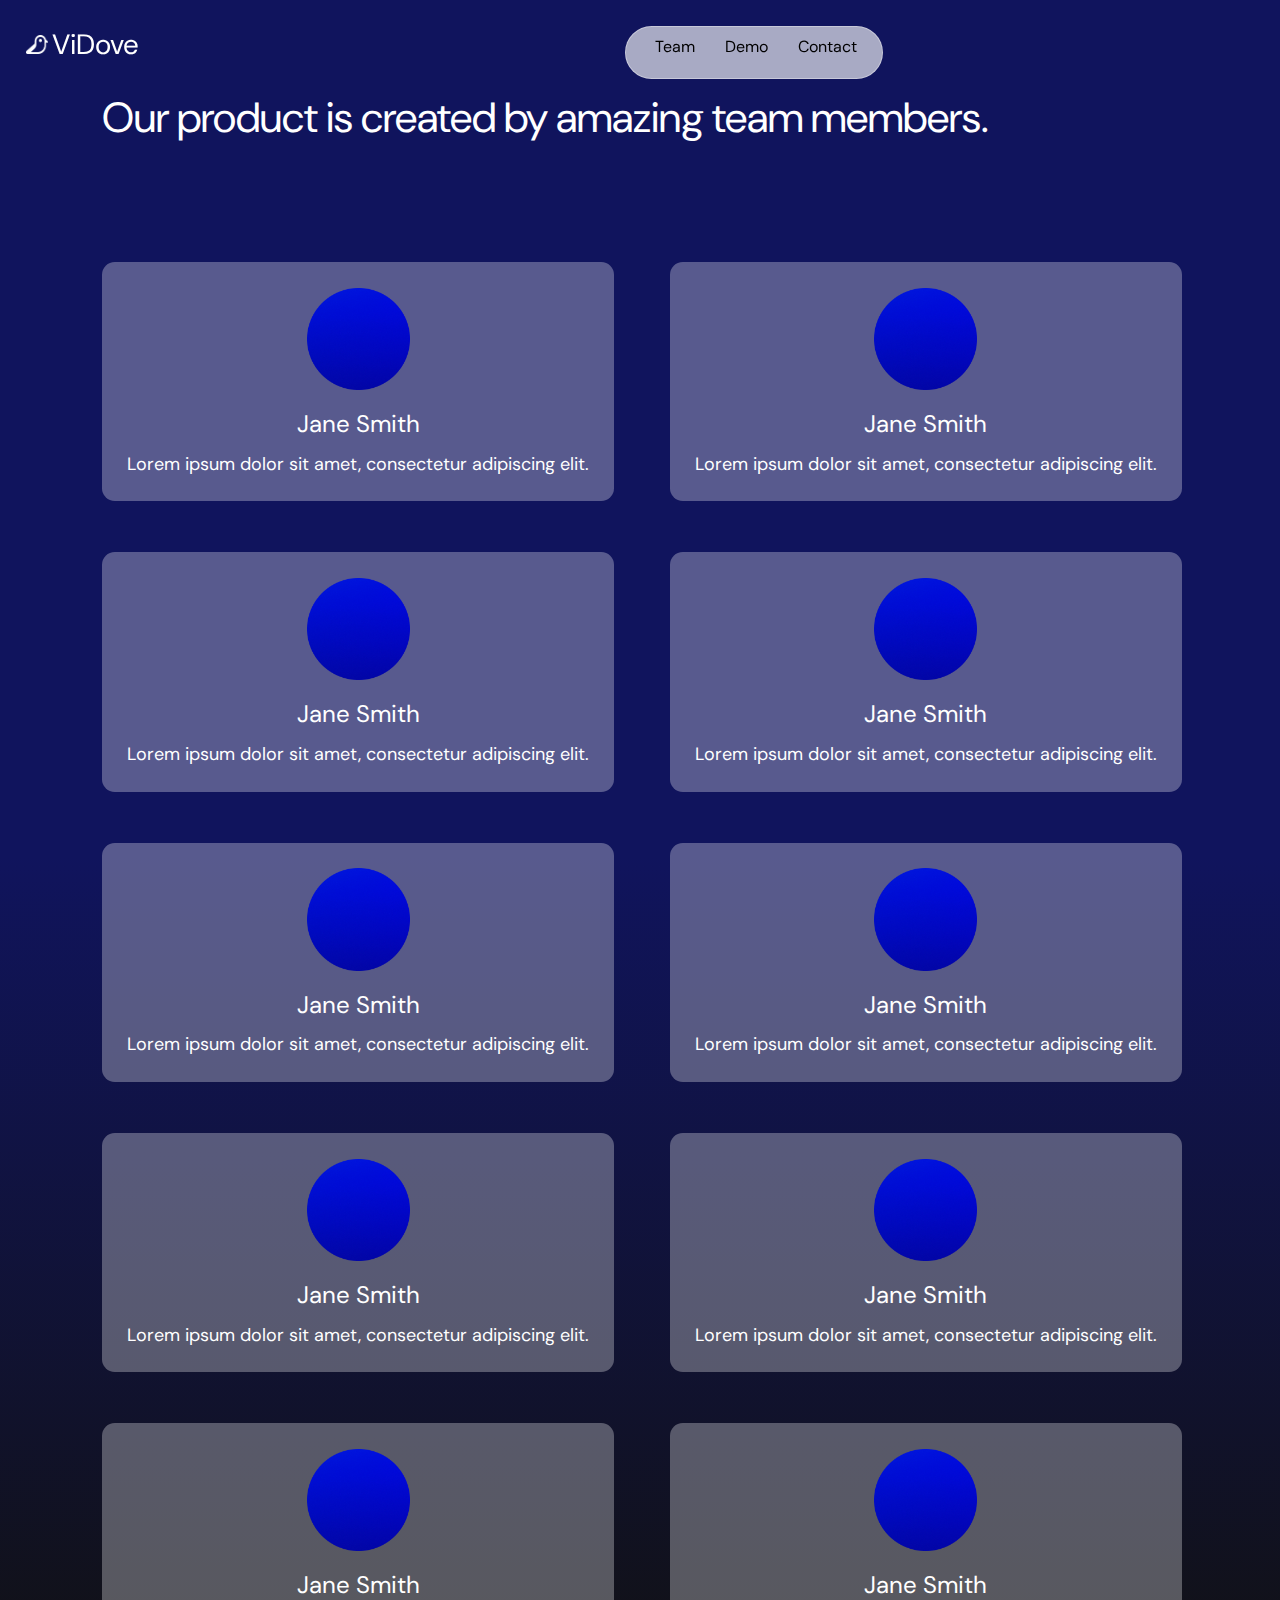
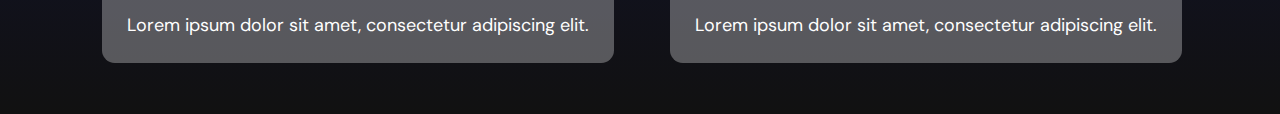
==== team.html @ d363215b "init" ====
<!DOCTYPE html>
<html alt="ViDove">
    <head>
        <link rel="stylesheet" href="https://fonts.googleapis.com/css?family=DM+Sans">
        <link rel="stylesheet" href="team.css">
        <link rel="stylesheet" href="style.css">
    </head>
    <body style="background-color: #111111;background-image: linear-gradient(to bottom, #10145D, #10145D, #111111);">

        <div id="topnav">
            <img class="topnavlogo" src="vidovelogo_white.png">
            <a class="topnavtitle" href="index.html" style="text-decoration: none; color:white;">ViDove</a>
            <div id="topnavoptionbar">
                <a class="topnavoptions" href="team.html" style="text-decoration: none; color:black;">Team</a>
                <!-- // need the actual demo link -->
                <a class="topnavoptions" href="demo.html" style="text-decoration: none; color:black;">Demo</a>
                <!-- // need the actual email address -->
                <a class="topnavoptions" href="mailto:someone@example.com" style="text-decoration: none; color:black;">Contact</a>
            </div>  
        </div>

        <div id="teamtitle">Our product is created by amazing team members.</div>

        <div class="teammembertiles">

            <div class="teammembertile">
                <img class="teammemberpic" src="tempimage3.png">
                <div class="teammembername">Jane Smith</div>
                <div class="teammemberbio">Lorem ipsum dolor sit amet, consectetur adipiscing elit.</div>
            </div>

            <div class="teammembertile">
                <img class="teammemberpic" src="tempimage3.png">
                <div class="teammembername">Jane Smith</div>
                <div class="teammemberbio">Lorem ipsum dolor sit amet, consectetur adipiscing elit.</div>
            </div>

            <div class="teammembertile">
                <img class="teammemberpic" src="tempimage3.png">
                <div class="teammembername">Jane Smith</div>
                <div class="teammemberbio">Lorem ipsum dolor sit amet, consectetur adipiscing elit.</div>
            </div>

            <div class="teammembertile">
                <img class="teammemberpic" src="tempimage3.png">
                <div class="teammembername">Jane Smith</div>
                <div class="teammemberbio">Lorem ipsum dolor sit amet, consectetur adipiscing elit.</div>
            </div>

            <div class="teammembertile">
                <img class="teammemberpic" src="tempimage3.png">
                <div class="teammembername">Jane Smith</div>
                <div class="teammemberbio">Lorem ipsum dolor sit amet, consectetur adipiscing elit.</div>
            </div>

            <div class="teammembertile">
                <img class="teammemberpic" src="tempimage3.png">
                <div class="teammembername">Jane Smith</div>
                <div class="teammemberbio">Lorem ipsum dolor sit amet, consectetur adipiscing elit.</div>
            </div>

            <div class="teammembertile">
                <img class="teammemberpic" src="tempimage3.png">
                <div class="teammembername">Jane Smith</div>
                <div class="teammemberbio">Lorem ipsum dolor sit amet, consectetur adipiscing elit.</div>
            </div>

            <div class="teammembertile">
                <img class="teammemberpic" src="tempimage3.png">
                <div class="teammembername">Jane Smith</div>
                <div class="teammemberbio">Lorem ipsum dolor sit amet, consectetur adipiscing elit.</div>
            </div>

            <div class="teammembertile">
                <img class="teammemberpic" src="tempimage3.png">
                <div class="teammembername">Jane Smith</div>
                <div class="teammemberbio">Lorem ipsum dolor sit amet, consectetur adipiscing elit.</div>
            </div>

            <div class="teammembertile">
                <img class="teammemberpic" src="tempimage3.png">
                <div class="teammembername">Jane Smith</div>
                <div class="teammemberbio">Lorem ipsum dolor sit amet, consectetur adipiscing elit.</div>
            </div>

        </div>
            
            
    </body>
</html>
---- team.css ----
html{
    color: white;
    margin: 0;
    font-family: 'DM Sans', Helvetica, sans-serif;
}
body{
    margin: 0;
}

@media screen and (max-device-width: 700px) {
    #teamtitle{
        font-size: 42px;
        min-height: 100px;
        margin-left: 8vw;
        margin-top: 10vh;
        margin-bottom: 8vh;
        width: 80vw;
    }
    .teammembertiles{
        margin-left: 8vw;
    }
    .teammembertile{
        width: 40vw;
        margin-right: 4vw;
        margin-bottom: 4vw;
        background-color: rgba(255, 255, 255, 0.3);
        border-radius: 1vw;
        display: inline-block;
    }
    .teammemberpic{
        width: 8vw;
        margin-left: 16vw;
        margin-top: 2vw;
    }
    .teammembername{
        text-align: center;
        font-size: 24px;
        margin-bottom: 1vw;
        margin-top: 1vw;
    }
    .teammemberbio{
        text-align: center;
        font-size: 18px;
        margin-bottom: 2vw;
    }
}



@media only screen and (min-device-width: 700px) and (max-device-width: 1300px) {
    #teamtitle{
        font-size: 42px;
        min-height: 100px;
        margin-left: 8vw;
        margin-top: 10vh;
        margin-bottom: 8vh;
        width: 80vw;
    }
    .teammembertiles{
        margin-left: 8vw;
    }
    .teammembertile{
        width: 40vw;
        margin-right: 4vw;
        margin-bottom: 4vw;
        background-color: rgba(255, 255, 255, 0.3);
        border-radius: 1vw;
        display: inline-block;
    }
    .teammemberpic{
        width: 8vw;
        margin-left: 16vw;
        margin-top: 2vw;
    }
    .teammembername{
        text-align: center;
        font-size: 24px;
        margin-bottom: 1vw;
        margin-top: 1vw;
    }
    .teammemberbio{
        text-align: center;
        font-size: 18px;
        margin-bottom: 2vw;
    }
}



@media screen and (min-device-width: 1300px) {
    #teamtitle{
        font-size: 42px;
        min-height: 100px;
        margin-left: 8vw;
        margin-top: 26vh;
        margin-bottom: 8vh;
    }
    .teammembertiles{
        margin-left: 8vw;
    }
    .teammembertile{
        width: 40vw;
        margin-right: 4vw;
        margin-bottom: 4vw;
        background-color: rgba(255, 255, 255, 0.3);
        border-radius: 1vw;
        display: inline-block;
    }
    .teammemberpic{
        width: 6vw;
        margin-left: 17vw;
        margin-top: 1vw;
    }
    .teammembername{
        text-align: center;
        font-size: 24px;
    }
    .teammemberbio{
        text-align: center;
        font-size: 18px;
        margin-bottom: 1vw;
    }
}
---- style.css ----
html{
            color: white;
            margin: 0;
            font-family: 'DM Sans', Helvetica, sans-serif;
/*            background-image: linear-gradient(to bottom, #10145D, #10145D, #111111);*/
        }
        body{
            margin: 0;
        }

        @media screen and (max-device-width: 700px) {
            #topnav{
                z-index: 2;
                position: fixed;
                top:2vw;
                left: 2vw;
            }
            .topnavtitle{
                font-size: 30px;
                margin-right: 30vw;
            }
            .topnavlogo{
                width: 28px;
            }
            #topnavoptionbar{
                float: right;
                background: rgba(255, 255, 255, 0.64);
                border-radius: 2vw;
                height: 2vw;
                right: 2vw;
                left: 2vw;
                padding-left: 3vw;
                padding-bottom: 2vw;
                color: black;
                backdrop-filter: blur(4.5px);
                border: 1px solid rgba(255, 255, 255, 0.36);
            }
            .topnavoptions{
                font-size: 20px;
                display: inline-block;
                margin-right: 3vw;
                margin-top: 0.7vw;
            }
            #hphero{
                z-index: -1;
                position: fixed;
                min-height: 400px;
                margin-left: 10vw;
                top: 10vh;
                width: 80vw;
                text-align: center;
            }
            .hpstorycolumn{
                display: none;
            }
            .hpcta{
                border-radius: 5vw;
                padding: 5px;
                width: 200px;
                border: solid 1px;
                text-align: center;
                background-color: white;
                font-size: 30px;
                color: #10145D;
                margin: auto;
            }
            #hpheroimage_desktop{
                display: none;
            }
            #hpheroimage_tabloid{
                position: fixed;
                width: 100vw;
                top: 0;
                z-index: -4;
                display: none;
            }
            #hpheroimage_mobile{
                position: fixed;
                width: 100vw;
                top: 0;
                z-index: -4;
            }
            #hpheroimage_mobile_end{
                position: fixed;
                width: 100vw;
                top: 0;
                z-index: -5;
            }
            #hpherotagline{
                font-size: 60px;
                margin-bottom: 3vw;
            }
            .hpbodycopy{
                font-size: 28px;
                margin-bottom: 4vw;
            }
            #hpcontent{
                margin-top: 77vh;
                background-color: #10145D;
                background-image: linear-gradient(to bottom, #10145D, #111111);
            }
            #hpmission{
                text-align: center;
                font-size: 42px;
                width: 84vw;
                margin: auto;
                padding-top: 12vw;
                padding-bottom: 12vw;
            }
            .hpstorytitle{
                text-align: left;
                font-size: 28px;
                margin-bottom: 1.5vw;
                margin-left: 5vw;
             }
            .hpstorybody{
                text-align: left;
                font-size: 16px;
                margin-left: 5vw;
                margin-right: 5vw;
            }
            .comparison{
                margin-left: 5vw;
                font-size: 26px;
/*                margin-bottom: 20px;*/
            }
            .comparison1{
                width: 25vw;
                display: inline-block;
            }
            .comparison2{
                width: 10vw;
                display: inline-block;
            }
            .comparison3{
                width: 20vw;
                display: inline-block;
            }
            .comparison4{
/*                width: 10vw;*/
                display: inline-block;
            }
            #hpplaceholder{
                height: 60vh;
            }
            #hpcontact{
                z-index: -1;
                position: fixed;
                min-height: 400px;
                margin-left: 10vw;
                top: 75vh;
                width: 80vw;
                text-align: center;
            }
            .grid-container {
              display: grid;
              grid-template-columns: auto;
              padding: 10px;
              gap: 1vw;
              margin-left: 8vw;
              margin-right: 8vw;
            }
            .grid-container > div {
                background-color: rgba(255, 255, 255, 0.8);
                text-align: center;
                padding: 20px 0;
                font-size: 30px;
                border-radius: 1vw;
                background: rgba(255, 255, 255, 0.15);
                box-shadow: 0 4px 30px rgba(0, 0, 0, 0.1);
                backdrop-filter: blur(5px);
                -webkit-backdrop-filter: blur(5px);
                border: 1px solid rgba(255, 255, 255, 0.3);
            }
            .item1 {
                width: 80vw;
                margin: auto;
                margin-bottom: 20px;
            }
            .item2 {
                width: 80vw;
                margin: auto;
                margin-bottom: 20px;
            }
            .item3 {
                width: 80vw;
                margin: auto;
                margin-bottom: 20px;
            }
            .item4 {
                width: 80vw;
                margin: auto;
                margin-bottom: 20px;
            }
            .item5 {
                width: 80vw;
                margin: auto;
                margin-bottom: 20px;
            }
            .item6 {
                width: 80vw;
                margin: auto;
                margin-bottom: 20px;
            }
            .hphowdif{
                margin-top: 10vw; 
                margin-left: 5vw;
            }
        }




        @media only screen and (min-device-width: 700px) and (max-device-width: 1300px) {
            #topnav{
                z-index: 2;
                position: fixed;
                top:2vw;
                left: 2vw;
            }
            .topnavtitle{
                font-size: 28px;
                margin-right: 38vw;
            }
            .topnavlogo{
                width: 22px;
            }
            #topnavoptionbar{
                float: right;
                background: rgba(255, 255, 255, 0.64);
                border-radius: 4vw;
                height: 2vw;
                padding-left: 2.3vw;
                padding-bottom: 2vw;
                color: black;
                backdrop-filter: blur(4.5px);
                border: 1px solid rgba(255, 255, 255, 0.36);
            }
            .topnavoptions{
                font-size: 16px;
                display: inline-block;
                margin-right: 2vw;
                margin-top: 0.7vw;
            }
            #hphero{
                z-index: -1;
                position: fixed;
                min-height: 400px;
                margin-left: 8vw;
                top: 14vh;
                width: 50vw;
                height: 35vw;
            }
            .hpstorycolumn{
                display: none;
            }
            .hphowdif{
                margin-top: 10vw; 
                margin-left: 5vw;
            }
            .hpcta{
                border-radius: 2vw;
                padding: 5px;
                width: 140px;
                border: solid 1px;
                text-align: center;
                background-color: white;
                font-size: 20px;
                color: #10145D;
            }
            img{
                width: 50vw;
            }
            #hpheroimage_desktop{
                position: fixed;
                width: 100vw;
                top: 0;
                z-index: -3;
                display: none;
            }
            #hpheroimage_tabloid{
                position: fixed;
                width: 100vw;
                top: 0;
                z-index: -3;
            }
            #hpheroimage_mobile{
                position: fixed;
                width: 100vw;
                top: 0;
                z-index: -4;
                display: none;
            }
            #hpheroimage_mobile_end{
                position: fixed;
                width: 100vw;
                top: 0;
                z-index: -5;
                display: none;
            }
            #hpherotagline{
                font-size: 42px;
                margin-bottom: 2vw;
            }
            .hpbodycopy{
                font-size: 16px;
                margin-bottom: 2vw;
            }
            #hpcontent{
                margin-top: 80vh;
                background-color: #10145D;
                background-image: linear-gradient(to bottom, #10145D, #111111);
            }
            #hpmission{
                text-align: center;
                font-size: 36px;
                width: 70vw;
                margin: auto;
                padding-top: 8vw;
                padding-bottom: 8vw;
            }
            .hpstorytitle{
                text-align: left;
                font-size: 28px;
                margin-bottom: 1.5vw;
                margin-left: 4vw;
             }
            .hpstorybody{
                text-align: left;
                font-size: 16px;
                margin-left: 4vw;
                margin-right: 4vw;
            }
            .comparison{
                margin-left: 4vw;
                font-size: 16px;
            }
            .comparison1{
                width: 24vw;
                display: inline-block;
            }
            .comparison2{
                width: 10vw;
                display: inline-block;
            }
            .comparison3{
                width: 18vw;
                display: inline-block;
            }
            .comparison4{
/*                width: 10vw;*/
                display: inline-block;
            }
            .grid-container {
              display: grid;
              grid-template-columns: auto auto auto;
              padding: 10px;
              gap: 1vw;
              margin-left: 8vw;
              margin-right: 8vw;
            }
            .grid-container > div {
                background-color: rgba(255, 255, 255, 0.8);
                text-align: center;
                padding: 20px 0;
                font-size: 30px;
                border-radius: 1vw;
                background: rgba(255, 255, 255, 0.15);
                box-shadow: 0 4px 30px rgba(0, 0, 0, 0.1);
                backdrop-filter: blur(5px);
                -webkit-backdrop-filter: blur(5px);
                border: 1px solid rgba(255, 255, 255, 0.3);
            }
            .item1 {
              grid-column-start: 1;
              grid-column-end: 3;
            }
            .item4 {
              grid-column-start: 2;
              grid-column-end: 4;
            }
            .item5 {
              grid-column-start: 1;
              grid-column-end: 3;
            }
            #hpplaceholder{
                height: 100vh;
            }
            #hpcontact{
                z-index: -1;
                position: fixed;
                left: 8vw;
                top: 14vh;
                width: 50vw;
                height: 35vw;
                display: none;
            }
            .hphowdif{
                margin-top: 10vw; 
                height: 36vw;
            }
        }





            @media screen and (min-device-width: 1300px) {
            #topnav{
                z-index: 2;
                position: fixed;
                top:2vw;
                left: 2vw;
                width: 96vw;
            }
            .topnavtitle{
                font-size: 28px;
/*                margin-right: 68vw;*/
            }
            .topnavlogo{
                width: 25px;
            }
            #topnavoptionbar{
                float: right;
                background: rgba(255, 255, 255, 0.64);
                border-radius: 35px;
                height: 35px;
                padding-left: 20px;
                padding-bottom: 10px;
                color: black;
                backdrop-filter: blur(4.5px);
                border: 1px solid rgba(255, 255, 255, 0.36);
            }
            .topnavoptions{
                font-size: 16px;
                display: inline-block;
                margin-right: 20px;
                margin-top: 12px;
            }
            #hphero{
                z-index: -1;
                position: fixed;
                min-height: 400px;
                margin-left: 8vw;
                top: 26vh;
                width: 35vw;
                height: 35vw;
            }
            .hpstorycolumn{
                width: 40vw;
                float: left;
/*                height: 40vw;*/
                display: inline-block;
                margin-left: 8vw;
                margin-top: 10vw;
            }
            .hpcta{
                border-radius: 2vw;
                padding: 5px;
                width: 140px;
                border: solid 1px;
                text-align: center;
                background-color: white;
                font-size: 20px;
                color: #10145D;
            }
            img{
                width: 50vw;
            }
            #hpheroimage_desktop{
                position: fixed;
                width: 100vw;
                top: 0;
                z-index: -2;
            }
            #hpheroimage_tabloid{
                position: fixed;
                width: 100vw;
                top: 0;
                z-index: -3;
                display: none;
            }
            #hpheroimage_mobile{
                position: fixed;
                width: 100vw;
                top: 0;
                z-index: -4;
                display: none;
            }
            #hpheroimage_mobile_end{
                position: fixed;
                width: 100vw;
                top: 0;
                z-index: -5;
                display: none;
            }
            #hpherotagline{
                font-size: 54px;
                margin-bottom: 2vw;
            }
            .hpbodycopy{
                font-size: 16px;
                margin-bottom: 2vw;
            }
            #hpcontent{
                margin-top: 95vh;
                background-color: #10145D;
                background-image: linear-gradient(to bottom, #10145D, #111111);
            }
            #hpmission{
                text-align: center;
                font-size: 36px;
                width: 66vw;
                margin: auto;
                padding-top: 8vw;
                padding-bottom: 8vw;
            }
            .hpstorytitle{
                text-align: left;
                font-size: 28px;
                margin-bottom: 1.5vw;
                margin-left: 1.5vw;
             }
            .hpstorybody{
                text-align: left;
                font-size: 16px;
                margin-left: 1.5vw;
                margin-right: 1.5vw;
            }
            .comparison{
                margin-left: 8vw;
                font-size: 18px;
            }
            .comparison1{
                width: 14vw;
                display: inline-block;
            }
            .comparison2{
                width: 6vw;
                display: inline-block;
            }
            .comparison3{
                width: 10vw;
                display: inline-block;
            }
            .comparison4{
                width: 10vw;
                display: inline-block;
            }
            .grid-container {
              display: grid;
              grid-template-columns: auto auto auto;
              padding: 10px;
              gap: 1vw;
              margin-left: 8vw;
              margin-right: 8vw;
            }
            .grid-container > div {
                background-color: rgba(255, 255, 255, 0.8);
                text-align: center;
                padding: 20px 0;
                font-size: 30px;
                border-radius: 1vw;
                background: rgba(255, 255, 255, 0.15);
                box-shadow: 0 4px 30px rgba(0, 0, 0, 0.1);
                backdrop-filter: blur(5px);
                -webkit-backdrop-filter: blur(5px);
                border: 1px solid rgba(255, 255, 255, 0.3);
            }
            .item1 {
              grid-column-start: 1;
              grid-column-end: 3;
            }
            .item4 {
              grid-column-start: 2;
              grid-column-end: 4;
            }
            .item5 {
              grid-column-start: 1;
              grid-column-end: 3;
            }
            #hpplaceholder{
                height: 100vh;
            }
            #hpcontact{
                z-index: -1;
                position: fixed;
                left: 8vw;
                top: 32vh;
                width: 35vw;
                height: 35vw;
                display: none;
            }
            .hphowdif{
                margin-top: 10vw; 
                height: 36vw;
            }
        }
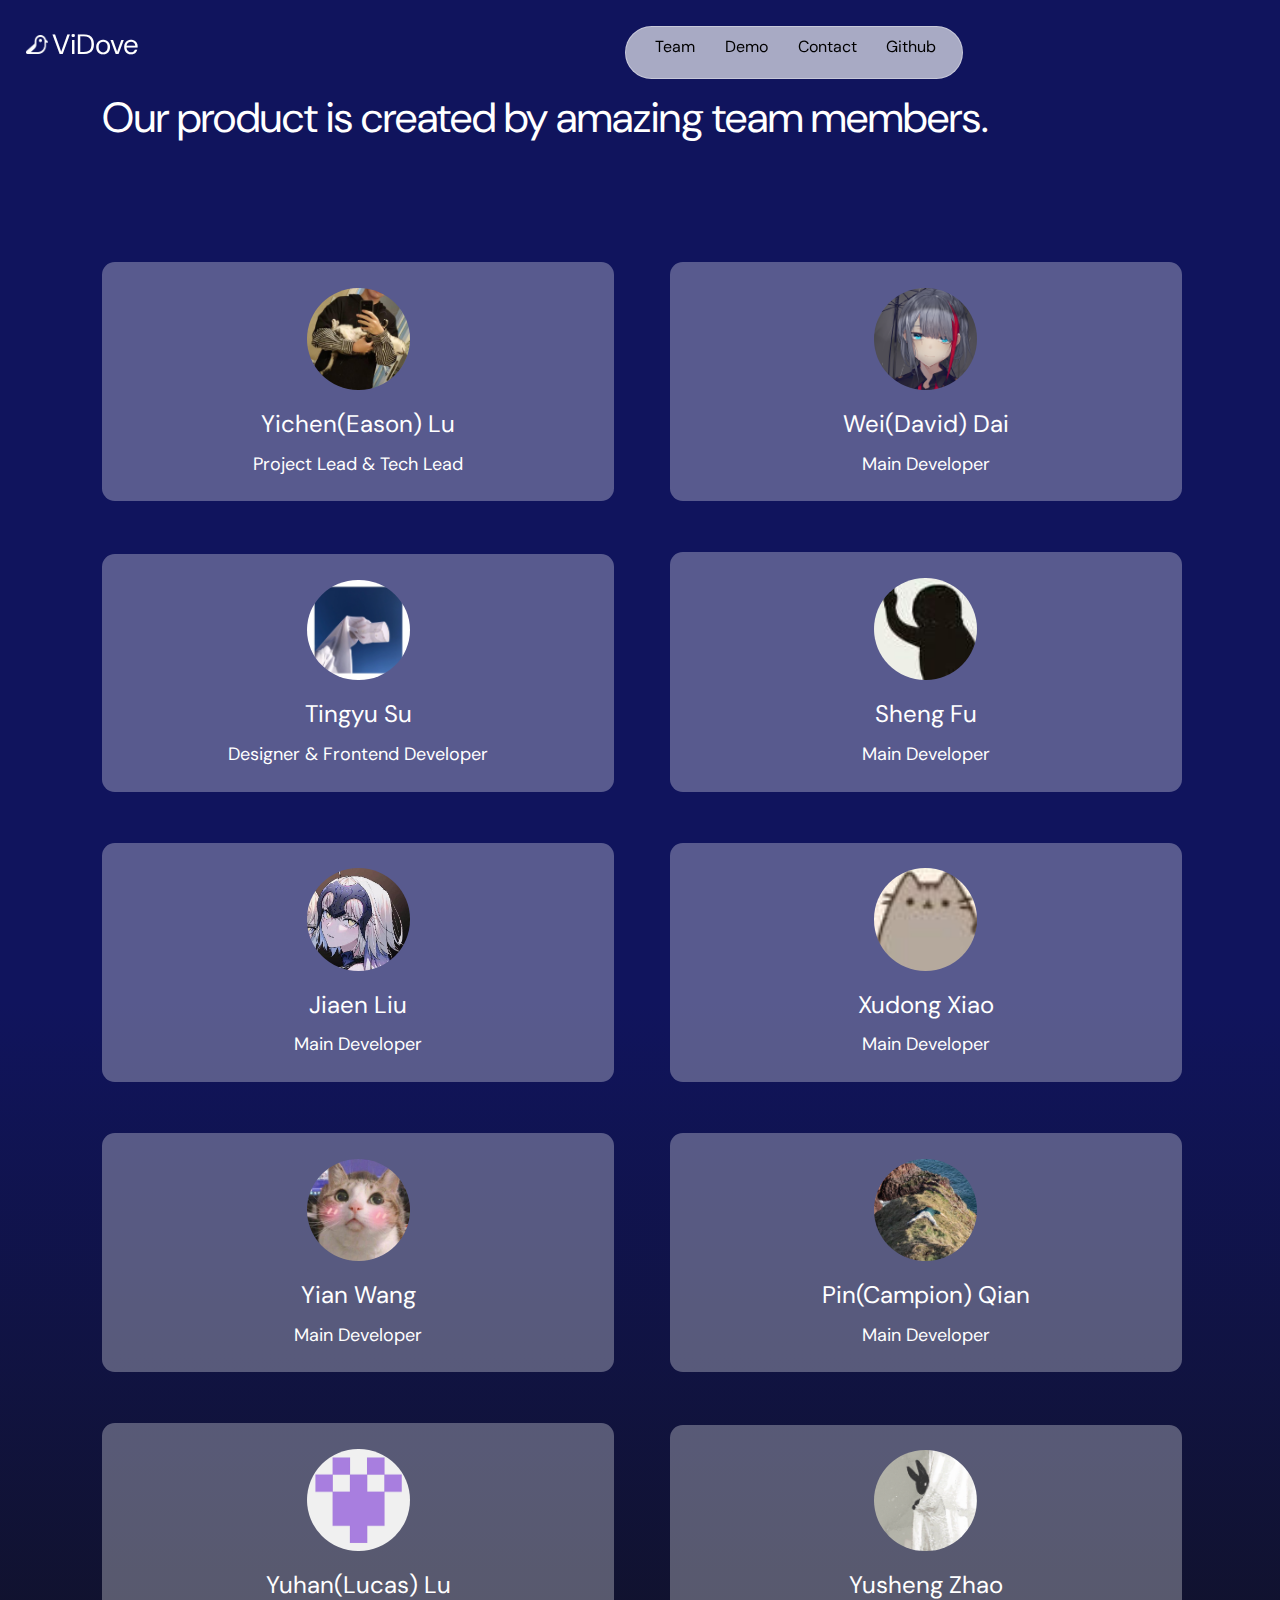
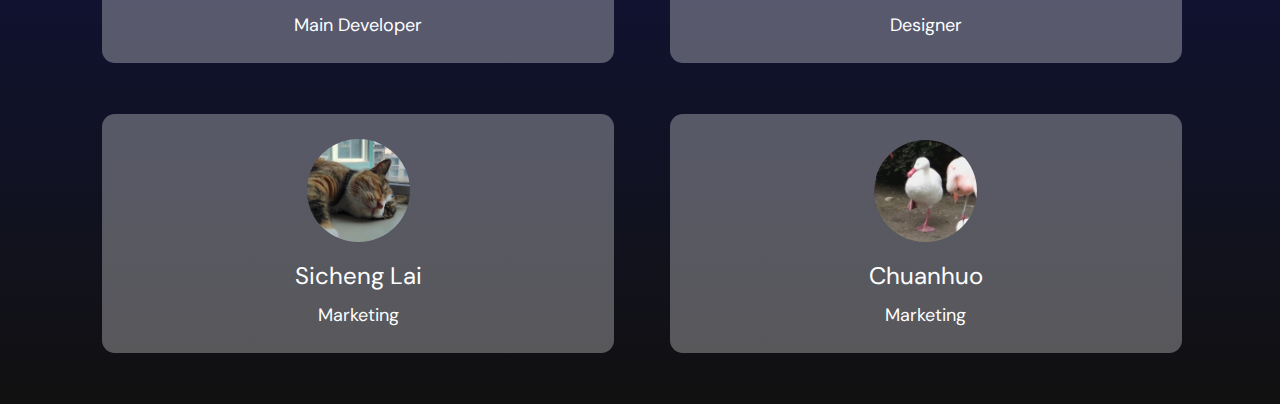
==== commit 3eb4f612: "add team members" ====
--- a/team.html
+++ b/team.html
@@ -13,9 +13,10 @@
             <div id="topnavoptionbar">
                 <a class="topnavoptions" href="team.html" style="text-decoration: none; color:black;">Team</a>
                 <!-- // need the actual demo link -->
-                <a class="topnavoptions" href="demo.html" style="text-decoration: none; color:black;">Demo</a>
+                <a class="topnavoptions" href="https://huggingface.co/spaces/StarPigeon/ViDove" style="text-decoration: none; color:black;">Demo</a>
                 <!-- // need the actual email address -->
-                <a class="topnavoptions" href="mailto:someone@example.com" style="text-decoration: none; color:black;">Contact</a>
+                <a class="topnavoptions" href="mailto:gggzmz@163.com" style="text-decoration: none; color:black;">Contact</a>
+                <a class="topnavoptions" href="https://github.com/pigeonai-org/ViDove" style="text-decoration: none; color:black;">Github</a>
             </div>  
         </div>
 
@@ -24,65 +25,76 @@
         <div class="teammembertiles">
 
             <div class="teammembertile">
-                <img class="teammemberpic" src="tempimage3.png">
-                <div class="teammembername">Jane Smith</div>
-                <div class="teammemberbio">Lorem ipsum dolor sit amet, consectetur adipiscing elit.</div>
+                <a href="https://yichen14.github.io"><img class="teammemberpic" src="assets/members/Eason.jpeg"></a>
+                <div class="teammembername">Yichen(Eason) Lu</div>
+                <div class="teammemberbio">Project Lead & Tech Lead</div>
             </div>
 
             <div class="teammembertile">
-                <img class="teammemberpic" src="tempimage3.png">
-                <div class="teammembername">Jane Smith</div>
-                <div class="teammemberbio">Lorem ipsum dolor sit amet, consectetur adipiscing elit.</div>
+                <a href="/path/to/website"><img class="teammemberpic" src="assets/members/david.png"></a>
+                <div class="teammembername">Wei(David) Dai</div>
+                <div class="teammemberbio">Main Developer</div>
             </div>
 
             <div class="teammembertile">
-                <img class="teammemberpic" src="tempimage3.png">
-                <div class="teammembername">Jane Smith</div>
-                <div class="teammemberbio">Lorem ipsum dolor sit amet, consectetur adipiscing elit.</div>
+                <a href="/path/to/website"><img class="teammemberpic" src="assets/members/Tingyu.png"></a>
+                <div class="teammembername">Tingyu Su</div>
+                <div class="teammemberbio">Designer & Frontend Developer</div>
             </div>
 
             <div class="teammembertile">
-                <img class="teammemberpic" src="tempimage3.png">
-                <div class="teammembername">Jane Smith</div>
-                <div class="teammemberbio">Lorem ipsum dolor sit amet, consectetur adipiscing elit.</div>
+                <a href="/path/to/website"><img class="teammemberpic" src="assets/members/wizard.jpeg"></a>
+                <div class="teammembername">Sheng Fu</div>
+                <div class="teammemberbio">Main Developer</div>
             </div>
 
             <div class="teammembertile">
-                <img class="teammemberpic" src="tempimage3.png">
-                <div class="teammembername">Jane Smith</div>
-                <div class="teammemberbio">Lorem ipsum dolor sit amet, consectetur adipiscing elit.</div>
+                <a href="/path/to/website"><img class="teammemberpic" src="assets/members/jiaen.jpeg"></a>
+                <div class="teammembername">Jiaen Liu</div>
+                <div class="teammemberbio">Main Developer</div>
             </div>
 
             <div class="teammembertile">
-                <img class="teammemberpic" src="tempimage3.png">
-                <div class="teammembername">Jane Smith</div>
-                <div class="teammemberbio">Lorem ipsum dolor sit amet, consectetur adipiscing elit.</div>
+                <a href="/path/to/website"><img class="teammemberpic" src="assets/members/xxd.jpeg"></a>
+                <div class="teammembername">Xudong Xiao</div>
+                <div class="teammemberbio">Main Developer</div>
             </div>
 
             <div class="teammembertile">
-                <img class="teammemberpic" src="tempimage3.png">
-                <div class="teammembername">Jane Smith</div>
-                <div class="teammemberbio">Lorem ipsum dolor sit amet, consectetur adipiscing elit.</div>
+                <a href="/path/to/website"><img class="teammemberpic" src="assets/members/an.jpeg"></a>
+                <div class="teammembername">Yian Wang</div>
+                <div class="teammemberbio">Main Developer</div>
             </div>
 
             <div class="teammembertile">
-                <img class="teammemberpic" src="tempimage3.png">
-                <div class="teammembername">Jane Smith</div>
-                <div class="teammemberbio">Lorem ipsum dolor sit amet, consectetur adipiscing elit.</div>
+                <a href="/path/to/website"><img class="teammemberpic" src="assets/members/Champion.jpeg"></a>
+                <div class="teammembername">Pin(Campion) Qian</div>
+                <div class="teammemberbio">Main Developer</div>
             </div>
 
             <div class="teammembertile">
-                <img class="teammemberpic" src="tempimage3.png">
-                <div class="teammembername">Jane Smith</div>
-                <div class="teammemberbio">Lorem ipsum dolor sit amet, consectetur adipiscing elit.</div>
+                <a href="/path/to/website"><img class="teammemberpic" src="assets/members/lucas.png"></a>
+                <div class="teammembername">Yuhan(Lucas) Lu</div>
+                <div class="teammemberbio">Main Developer</div>
             </div>
 
             <div class="teammembertile">
-                <img class="teammemberpic" src="tempimage3.png">
-                <div class="teammembername">Jane Smith</div>
-                <div class="teammemberbio">Lorem ipsum dolor sit amet, consectetur adipiscing elit.</div>
+                <a href="/path/to/website"><img class="teammemberpic" src="assets/members/Siha.png"></a>
+                <div class="teammembername">Yusheng Zhao</div>
+                <div class="teammemberbio">Designer</div>
             </div>
 
+            <div class="teammembertile">
+                <a href="/path/to/website"><img class="teammemberpic" src="assets/members/sicheng.png"></a>
+                <div class="teammembername">Sicheng Lai</div>
+                <div class="teammemberbio">Marketing</div>
+            </div>
+
+            <div class="teammembertile">
+                <a href="/path/to/website"><img class="teammemberpic" src="assets/members/Chuanhuo.png"></a>
+                <div class="teammembername">Chuanhuo</div>
+                <div class="teammemberbio">Marketing</div>
+            </div>
         </div>
             
             
--- a/team.css
+++ b/team.css
@@ -31,6 +31,7 @@
         width: 8vw;
         margin-left: 16vw;
         margin-top: 2vw;
+        border-radius: 50%;
     }
     .teammembername{
         text-align: center;
@@ -71,6 +72,7 @@
         width: 8vw;
         margin-left: 16vw;
         margin-top: 2vw;
+        border-radius: 50%;
     }
     .teammembername{
         text-align: center;
@@ -110,6 +112,7 @@
         width: 6vw;
         margin-left: 17vw;
         margin-top: 1vw;
+        border-radius: 50%;
     }
     .teammembername{
         text-align: center;
--- a/style.css
+++ b/style.css
@@ -454,6 +454,7 @@
                 display: inline-block;
                 margin-left: 8vw;
                 margin-top: 10vw;
+                margin-bottom: 10vw;
             }
             .hpcta{
                 border-radius: 2vw;
@@ -594,6 +595,6 @@
             }
             .hphowdif{
                 margin-top: 10vw; 
-                height: 36vw;
+                height: 40vw;
             }
         }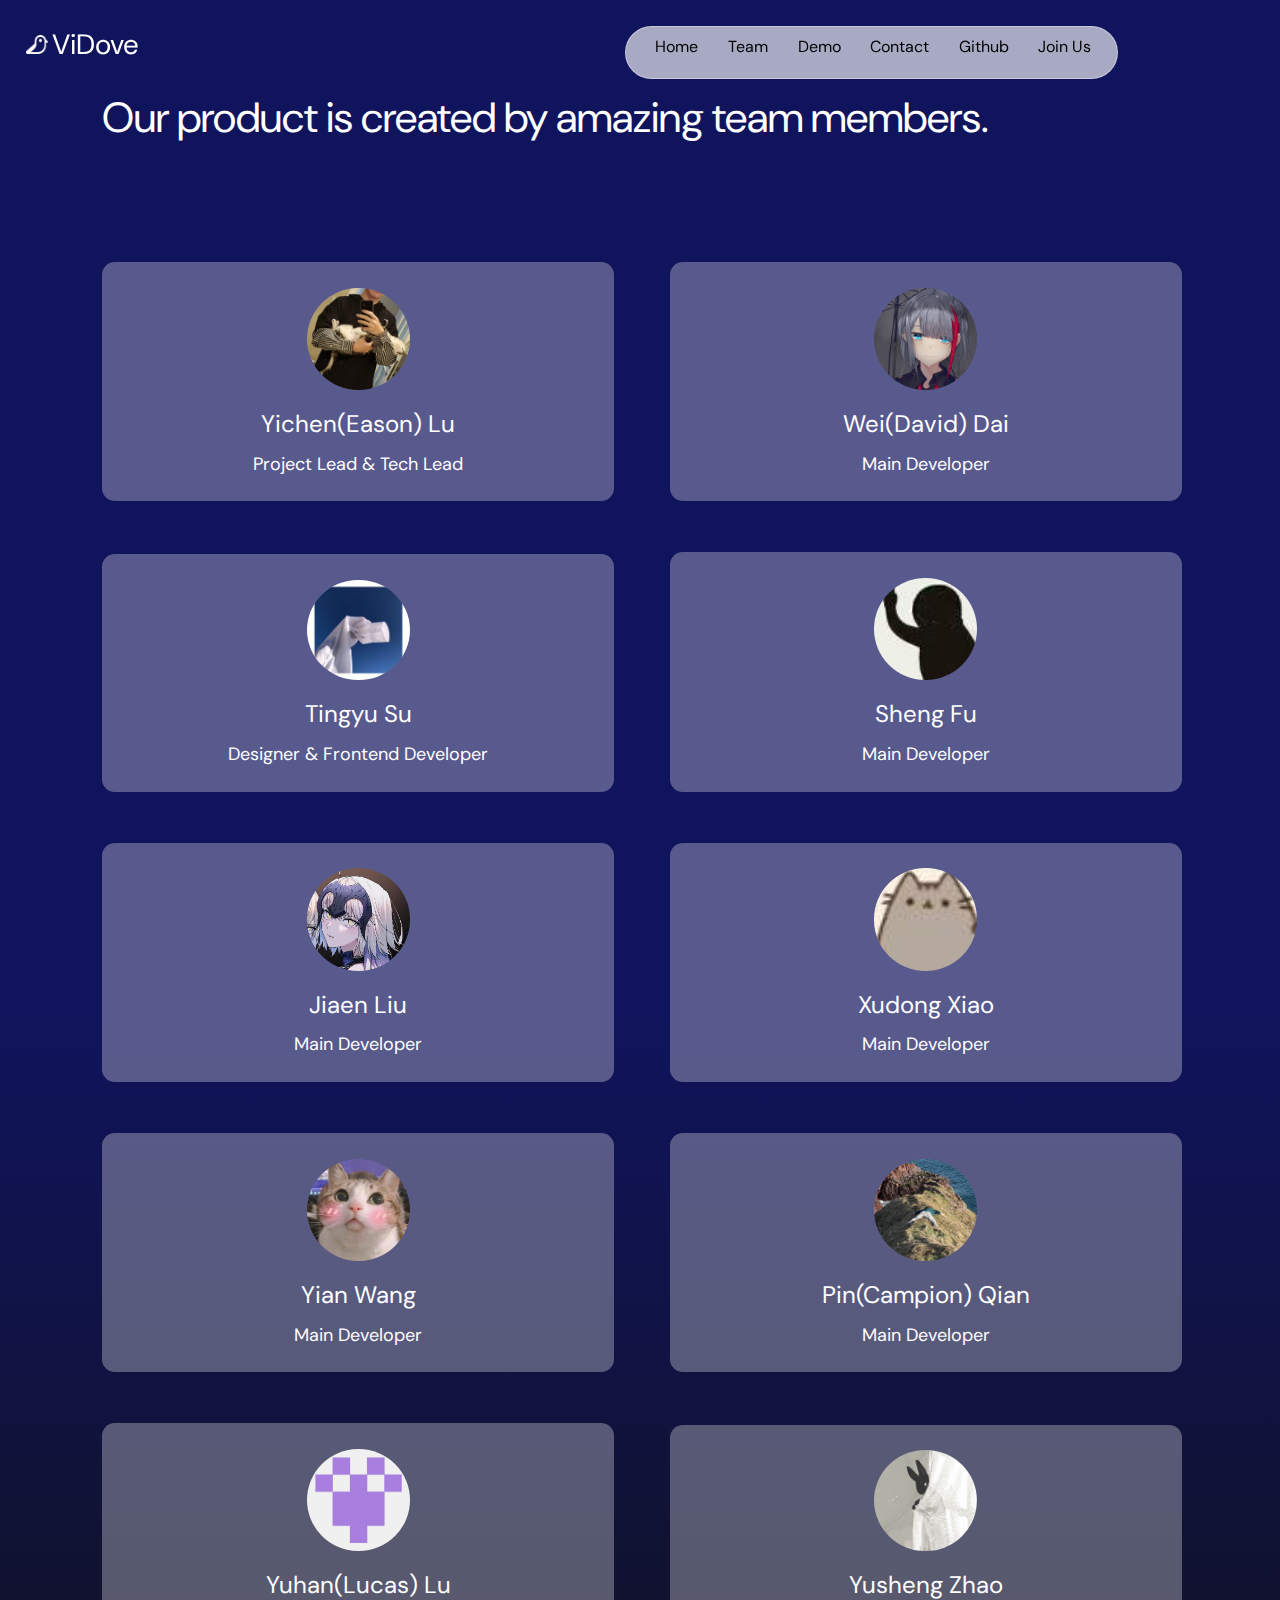
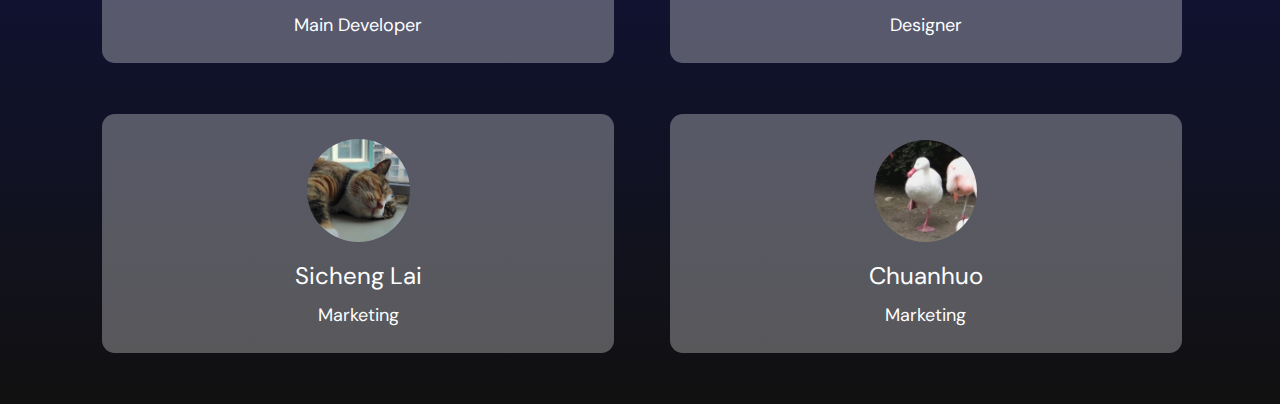
==== commit 50e4a9f3: "add joinus and home button" ====
--- a/team.html
+++ b/team.html
@@ -2,6 +2,7 @@
 <html alt="ViDove">
     <head>
         <link rel="stylesheet" href="https://fonts.googleapis.com/css?family=DM+Sans">
+        <link rel="icon" type="image/x-icon" href="vidovelogo_white.png">
         <link rel="stylesheet" href="team.css">
         <link rel="stylesheet" href="style.css">
     </head>
@@ -11,12 +12,14 @@
             <img class="topnavlogo" src="vidovelogo_white.png">
             <a class="topnavtitle" href="index.html" style="text-decoration: none; color:white;">ViDove</a>
             <div id="topnavoptionbar">
+                <a class="topnavoptions" href="index.html" style="text-decoration: none; color:black;">Home</a>
                 <a class="topnavoptions" href="team.html" style="text-decoration: none; color:black;">Team</a>
                 <!-- // need the actual demo link -->
                 <a class="topnavoptions" href="https://huggingface.co/spaces/StarPigeon/ViDove" style="text-decoration: none; color:black;">Demo</a>
                 <!-- // need the actual email address -->
                 <a class="topnavoptions" href="mailto:gggzmz@163.com" style="text-decoration: none; color:black;">Contact</a>
                 <a class="topnavoptions" href="https://github.com/pigeonai-org/ViDove" style="text-decoration: none; color:black;">Github</a>
+                <a class="topnavoptions" href="https://starstarpigeon.larksuite.com/share/base/form/shrusiQMWAOmmNlOMUmJrm3qc1e" style="text-decoration: none; color:black;">Join Us</a>
             </div>  
         </div>
 
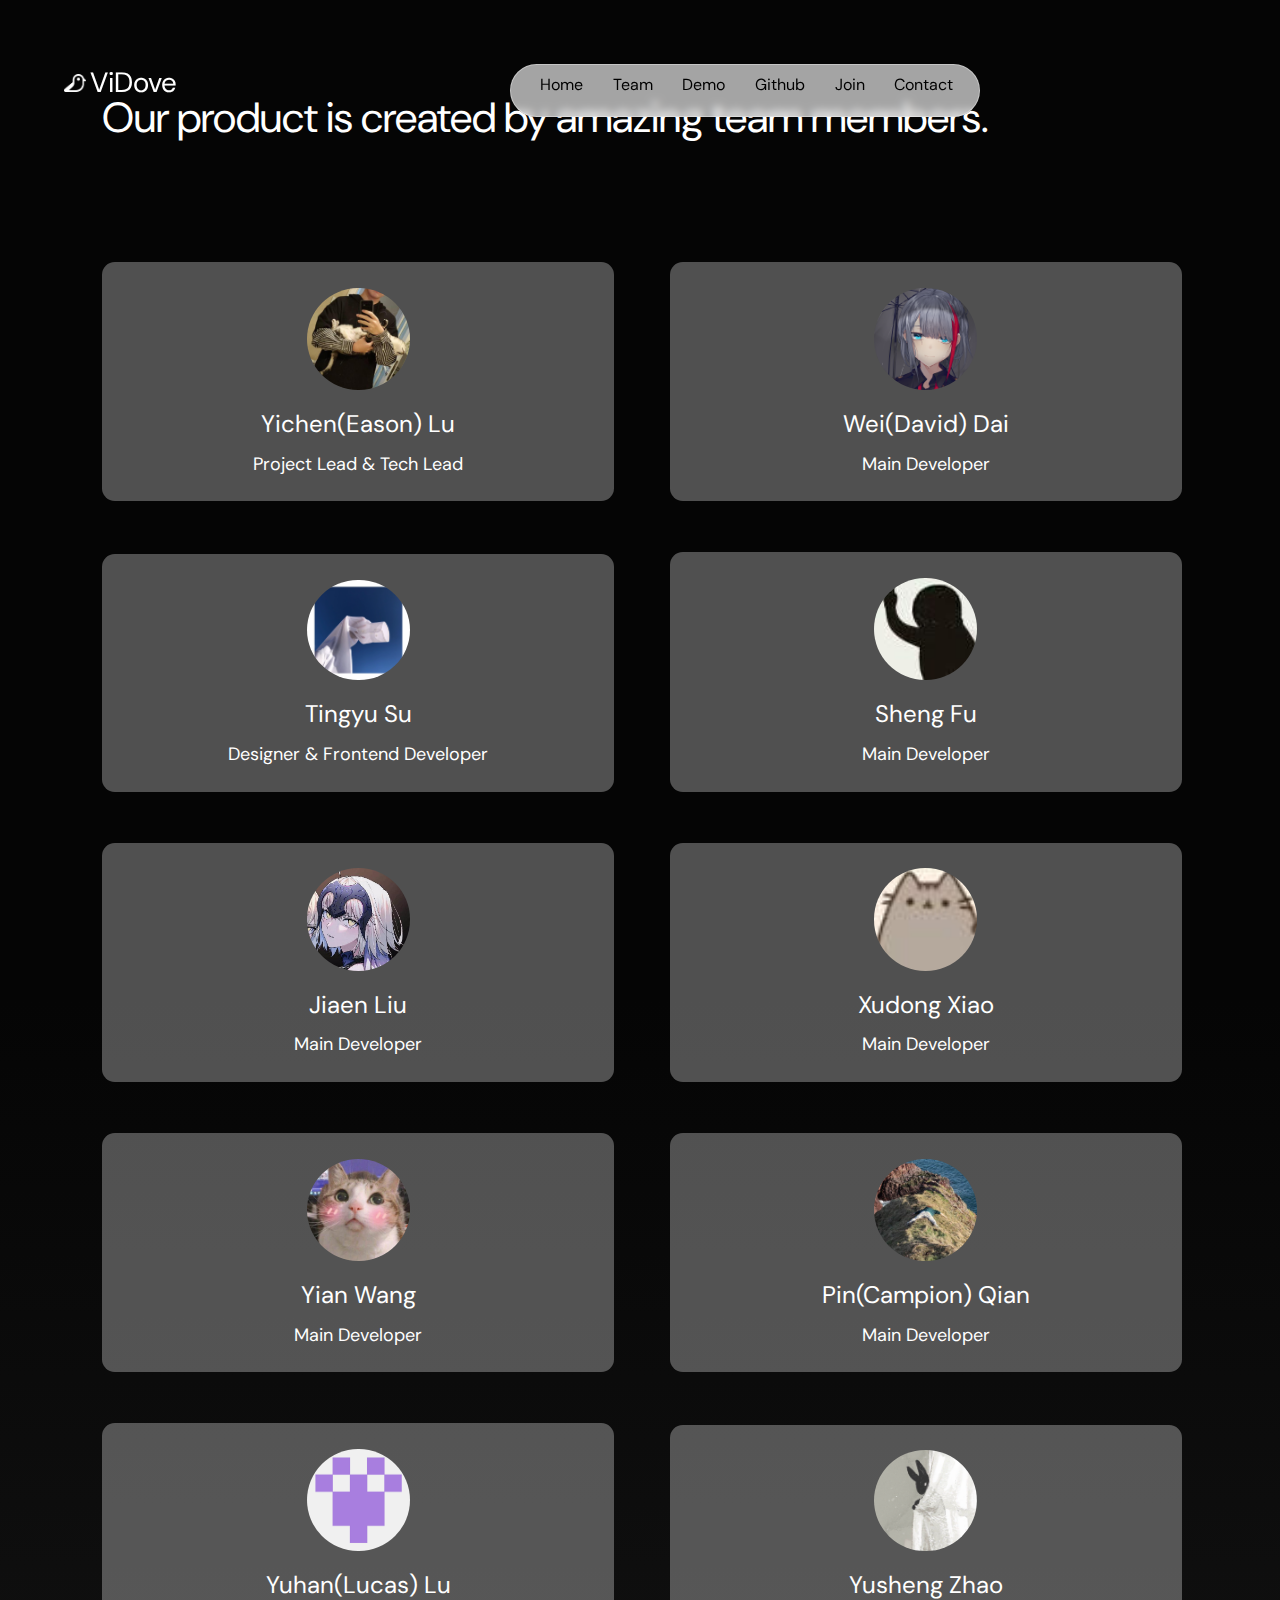
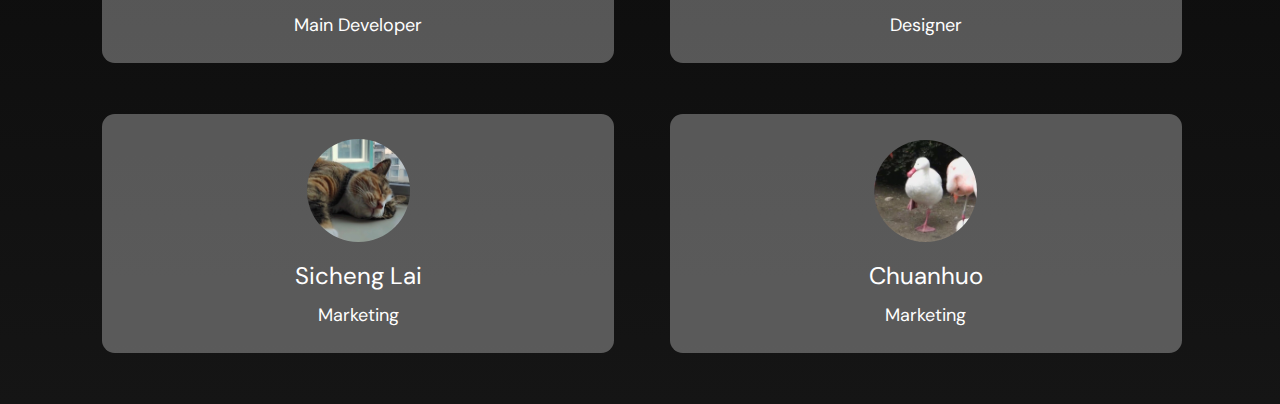
==== commit 3d820315: "Update visual" ====
--- a/team.html
+++ b/team.html
@@ -6,21 +6,22 @@
         <link rel="stylesheet" href="team.css">
         <link rel="stylesheet" href="style.css">
     </head>
-    <body style="background-color: #111111;background-image: linear-gradient(to bottom, #10145D, #10145D, #111111);">
+    <body style="background-color: #111111;background-image: linear-gradient(to bottom, #050505, #050505, #151515);">
 
         <div id="topnav">
             <img class="topnavlogo" src="vidovelogo_white.png">
             <a class="topnavtitle" href="index.html" style="text-decoration: none; color:white;">ViDove</a>
+            <div id="topnavcontrol" onclick="hamburgerbar()">=</div>
             <div id="topnavoptionbar">
-                <a class="topnavoptions" href="index.html" style="text-decoration: none; color:black;">Home</a>
-                <a class="topnavoptions" href="team.html" style="text-decoration: none; color:black;">Team</a>
-                <!-- // need the actual demo link -->
-                <a class="topnavoptions" href="https://huggingface.co/spaces/StarPigeon/ViDove" style="text-decoration: none; color:black;">Demo</a>
-                <!-- // need the actual email address -->
-                <a class="topnavoptions" href="mailto:gggzmz@163.com" style="text-decoration: none; color:black;">Contact</a>
-                <a class="topnavoptions" href="https://github.com/pigeonai-org/ViDove" style="text-decoration: none; color:black;">Github</a>
-                <a class="topnavoptions" href="https://starstarpigeon.larksuite.com/share/base/form/shrusiQMWAOmmNlOMUmJrm3qc1e" style="text-decoration: none; color:black;">Join Us</a>
-            </div>  
+              <a class="topnavoptions" href="index.html" style="text-decoration: none; color:black;">Home</a>
+              <a class="topnavoptions" href="team.html" style="text-decoration: none; color:black;">Team</a>
+              <!-- // need the actual demo link -->
+              <a class="topnavoptions" href="http://43.155.155.133:7860/" style="text-decoration: none; color:black;">Demo</a>
+              <!-- // need the actual email address -->
+              <a class="topnavoptions" href="https://github.com/pigeonai-org/ViDove" style="text-decoration: none; color:black;">Github</a>
+              <a class="topnavoptions" href="https://starstarpigeon.larksuite.com/share/base/form/shrusiQMWAOmmNlOMUmJrm3qc1e" style="text-decoration: none; color:black;">Join</a>
+              <a class="topnavoptions" href="mailto:gggzmz@163.com" style="text-decoration: none; color:black;">Contact</a>
+          </div>  
         </div>
 
         <div id="teamtitle">Our product is created by amazing team members.</div>
@@ -102,4 +103,4 @@
             
             
     </body>
-</html>+</html>
--- a/style.css
+++ b/style.css
@@ -1,3 +1,4 @@
+
 
         html{
             color: white;
@@ -13,34 +14,49 @@
             #topnav{
                 z-index: 2;
                 position: fixed;
-                top:2vw;
-                left: 2vw;
+                top:5vw;
+                left: 5vw;
             }
             .topnavtitle{
-                font-size: 30px;
-                margin-right: 30vw;
+                font-size: 50px;
+                margin-right: 10vw;
             }
             .topnavlogo{
-                width: 28px;
+                width: 48px;
             }
             #topnavoptionbar{
-                float: right;
-                background: rgba(255, 255, 255, 0.64);
-                border-radius: 2vw;
-                height: 2vw;
-                right: 2vw;
-                left: 2vw;
-                padding-left: 3vw;
+              position: absolute;
+              left: 68vw;
+              top: 100px;
+              border-radius: 2vw;
+                padding-left: 5vw;
+                padding-right: 2vw;
                 padding-bottom: 2vw;
                 color: black;
                 backdrop-filter: blur(4.5px);
                 border: 1px solid rgba(255, 255, 255, 0.36);
+                background: rgba(255, 255, 255, 0.64);
+                display: none;
+            }
+            #topnavcontrol{
+                position: absolute;
+                top: -20px;
+                left: 80vw;
+                font-size: 80px;
+                color: black;
+                width: 110px;
+                height: 110px;
+                text-align: center;
+                backdrop-filter: blur(4.5px);
+                border-radius: 20vw;
+                border: 1px solid rgba(255, 255, 255, 0.36);
+                background: rgba(255, 255, 255, 0.64);
             }
             .topnavoptions{
-                font-size: 20px;
-                display: inline-block;
+                font-size: 36px;
+                display: block;
                 margin-right: 3vw;
-                margin-top: 0.7vw;
+                margin-top: 3vw;
             }
             #hphero{
                 z-index: -1;
@@ -56,13 +72,13 @@
             }
             .hpcta{
                 border-radius: 5vw;
-                padding: 5px;
-                width: 200px;
+                padding: 10px;
+                width: 280px;
                 border: solid 1px;
                 text-align: center;
-                background-color: white;
-                font-size: 30px;
-                color: #10145D;
+                background-color: #365EC5;
+                font-size: 36px;
+                color: #365EC5;
                 margin: auto;
             }
             #hpheroimage_desktop{
@@ -88,58 +104,93 @@
                 z-index: -5;
             }
             #hpherotagline{
+                font-size: 80px;
+                margin-bottom: 3vw;
+            }
+            .hpbodycopy{
+                font-size: 36px;
+                margin-bottom: 4vw;
+            }
+            #hpcontent{
+                margin-top: 70vh;
+                background-color: #050505;
+/*                background-image: linear-gradient(to bottom, #10145D, #111111);*/
+            }
+            #hpmission{
+                text-align: left;
                 font-size: 60px;
-                margin-bottom: 3vw;
-            }
-            .hpbodycopy{
-                font-size: 28px;
-                margin-bottom: 4vw;
-            }
-            #hpcontent{
-                margin-top: 77vh;
-                background-color: #10145D;
-                background-image: linear-gradient(to bottom, #10145D, #111111);
-            }
-            #hpmission{
-                text-align: center;
-                font-size: 42px;
-                width: 84vw;
-                margin: auto;
+                width: 80vw;
+                margin-left: 9vw;
                 padding-top: 12vw;
                 padding-bottom: 12vw;
             }
+
+            #hpdifferent{
+                text-align: left;
+                font-size: 48px;
+                width: 84vw;
+                margin-left: 9vw;
+                padding-top: 12vw;
+/*                padding-bottom: 12vw;*/
+            }
+
+            #hptestimonial{
+                text-align: left;
+                font-size: 48px;
+                width: 84vw;
+                margin-left: 9vw;
+                padding-top: 12vw;
+/*                padding-bottom: 3vh;*/
+            }
             .hpstorytitle{
                 text-align: left;
-                font-size: 28px;
+                font-size: 48px;
                 margin-bottom: 1.5vw;
                 margin-left: 5vw;
              }
             .hpstorybody{
                 text-align: left;
-                font-size: 16px;
+                font-size: 32px;
                 margin-left: 5vw;
                 margin-right: 5vw;
-            }
-            .comparison{
-                margin-left: 5vw;
-                font-size: 26px;
-/*                margin-bottom: 20px;*/
+                margin-bottom: 5vw;
+            }
+            .comparisontype1{
+                display: inline-block;
+                margin-right: 0.7vw;
+                background-color: #151515;
+                padding: 25px;
+                border-radius: 20px;
+                vertical-align: top;
+                width: 80vw;
+                margin-bottom: 20px;
+            }
+            .comparisontype2{
+                display: inline-block;
+                margin-right: 0.7vw;
+                background-color: #365EC5;
+                padding: 25px;
+                border-radius: 20px;
+                vertical-align: top;
+                width: 80vw;
             }
             .comparison1{
-                width: 25vw;
-                display: inline-block;
+                font-size: 36px;
             }
             .comparison2{
-                width: 10vw;
-                display: inline-block;
-            }
-            .comparison3{
-                width: 20vw;
-                display: inline-block;
-            }
-            .comparison4{
-/*                width: 10vw;*/
-                display: inline-block;
+                font-size: 28px;
+                border-radius: 10vw;
+                background-color: #1F1F1F;
+                margin-top: 30px;
+                padding: 20px;
+            }
+            .numberhighlight{
+                padding: 6px;
+                display: inline-block;
+                background-color: #343434;
+                border-radius: 10vw;
+                min-width: 24px;
+                text-align: center;
             }
             #hpplaceholder{
                 height: 60vh;
@@ -149,7 +200,7 @@
                 position: fixed;
                 min-height: 400px;
                 margin-left: 10vw;
-                top: 75vh;
+                top: 70vh;
                 width: 80vw;
                 text-align: center;
             }
@@ -162,12 +213,12 @@
               margin-right: 8vw;
             }
             .grid-container > div {
-                background-color: rgba(255, 255, 255, 0.8);
-                text-align: center;
+/*                background-color: rgba(255, 255, 255, 0.8);*/
+/*                text-align: center;*/
                 padding: 20px 0;
                 font-size: 30px;
                 border-radius: 1vw;
-                background: rgba(255, 255, 255, 0.15);
+/*                background: rgba(255, 255, 255, 0.15);*/
                 box-shadow: 0 4px 30px rgba(0, 0, 0, 0.1);
                 backdrop-filter: blur(5px);
                 -webkit-backdrop-filter: blur(5px);
@@ -177,37 +228,98 @@
                 width: 80vw;
                 margin: auto;
                 margin-bottom: 20px;
+                background-color: #365EC5;
             }
             .item2 {
                 width: 80vw;
                 margin: auto;
                 margin-bottom: 20px;
+                background-color: #365EC5;
             }
             .item3 {
                 width: 80vw;
                 margin: auto;
                 margin-bottom: 20px;
+                background-color: #365EC5;
             }
             .item4 {
                 width: 80vw;
                 margin: auto;
                 margin-bottom: 20px;
+                background-color: #365EC5;
             }
             .item5 {
                 width: 80vw;
                 margin: auto;
                 margin-bottom: 20px;
+                background-color: #365EC5;
             }
             .item6 {
                 width: 80vw;
                 margin: auto;
                 margin-bottom: 20px;
-            }
+                background-color: #365EC5;
+            }
+
             .hphowdif{
-                margin-top: 10vw; 
-                margin-left: 5vw;
+                margin-top: 2vw; 
+                margin-left: 8vw;
+            }
+
+            .illustration{
+/*                filter:url(#round);
+                content:"";
+                display:block;*/
+                width: 70px; 
+                height: 70px; 
+                margin-top: 3vw;
+                margin-left: 5vw; 
+                margin-bottom: 4.5vw; 
+                text-align: left;
+            }
+            .testimonial{
+                margin-left: 8vw;
+                margin-top: 2vw;
+                vertical-align: top;
+            }
+            .testimonialcontent{
+/*                display: inline-block;*/
+                width: 84vw;
+                min-height: 600px;
+                margin-right: 1.5vw;
+                margin-bottom: 1.5vw;
+                background-color: #151515;
+                border-radius: 20px;
+                vertical-align: top;
+                position: relative;
+            }
+            .testimonialcontentquote{
+                margin: 30px;
+                font-size: 36px;
+                padding-top: 2vh;
+                padding-bottom: 10vh;
+            }
+            .testimonialcontentimage{
+                width: 50px;
+                height: 50px;
+                border-radius: 10vw;
+                display: inline-block;
+                vertical-align: center;
+                margin: 30px;
+                position: absolute;
+                bottom:0px;
+            }
+            .testimonialcontentname{
+                display: inline-block;
+                vertical-align: 35px;
+                position: absolute;
+                bottom:45px;
+                left: 100px;
+                font-size: 32px;
             }
         }
+
+
 
 
 
@@ -216,12 +328,13 @@
             #topnav{
                 z-index: 2;
                 position: fixed;
-                top:2vw;
-                left: 2vw;
+                top: 5vw;
+                left: 5vw;
             }
             .topnavtitle{
                 font-size: 28px;
-                margin-right: 38vw;
+                margin-right: 26vw;
+/*                margin-top: 1vw;*/
             }
             .topnavlogo{
                 width: 22px;
@@ -237,6 +350,9 @@
                 backdrop-filter: blur(4.5px);
                 border: 1px solid rgba(255, 255, 255, 0.36);
             }
+            #topnavcontrol{
+                display: none;
+            }
             .topnavoptions{
                 font-size: 16px;
                 display: inline-block;
@@ -260,14 +376,14 @@
                 margin-left: 5vw;
             }
             .hpcta{
-                border-radius: 2vw;
-                padding: 5px;
+                border-radius: 10vw;
+                padding: 8px;
                 width: 140px;
-                border: solid 1px;
+/*                border: solid 1px;*/
                 text-align: center;
-                background-color: white;
+                background-color: #365EC5;
                 font-size: 20px;
-                color: #10145D;
+                color: #365EC5;
             }
             img{
                 width: 50vw;
@@ -304,21 +420,35 @@
                 margin-bottom: 2vw;
             }
             .hpbodycopy{
-                font-size: 16px;
+                font-size: 19px;
                 margin-bottom: 2vw;
             }
             #hpcontent{
                 margin-top: 80vh;
-                background-color: #10145D;
-                background-image: linear-gradient(to bottom, #10145D, #111111);
+                background-color: #050505;
+/*                background-image: linear-gradient(to bottom, #10145D, #111111);*/
             }
             #hpmission{
-                text-align: center;
+                text-align: left;
                 font-size: 36px;
                 width: 70vw;
-                margin: auto;
+                margin-left: 8.5vw;
                 padding-top: 8vw;
                 padding-bottom: 8vw;
+            }
+            #hpdifferent{
+                text-align: left;
+                font-size: 36px;
+                width: 70vw;
+                margin-left: 8.5vw;
+                margin-top: 15vh;
+            }
+            #hptestimonial{
+                text-align: left;
+                font-size: 36px;
+                width: 70vw;
+                margin-left: 8.5vw;
+                margin-top: 40vh;
             }
             .hpstorytitle{
                 text-align: left;
@@ -331,26 +461,6 @@
                 font-size: 16px;
                 margin-left: 4vw;
                 margin-right: 4vw;
-            }
-            .comparison{
-                margin-left: 4vw;
-                font-size: 16px;
-            }
-            .comparison1{
-                width: 24vw;
-                display: inline-block;
-            }
-            .comparison2{
-                width: 10vw;
-                display: inline-block;
-            }
-            .comparison3{
-                width: 18vw;
-                display: inline-block;
-            }
-            .comparison4{
-/*                width: 10vw;*/
-                display: inline-block;
             }
             .grid-container {
               display: grid;
@@ -361,28 +471,40 @@
               margin-right: 8vw;
             }
             .grid-container > div {
-                background-color: rgba(255, 255, 255, 0.8);
-                text-align: center;
+/*                background-color: rgba(255, 255, 255, 0.8);*/
+/*                text-align: center;*/
                 padding: 20px 0;
                 font-size: 30px;
                 border-radius: 1vw;
-                background: rgba(255, 255, 255, 0.15);
+/*                background: rgba(255, 255, 255, 0.15);*/
                 box-shadow: 0 4px 30px rgba(0, 0, 0, 0.1);
                 backdrop-filter: blur(5px);
                 -webkit-backdrop-filter: blur(5px);
-                border: 1px solid rgba(255, 255, 255, 0.3);
+                border-top: 1px solid rgba(255, 255, 255, 0.3);
             }
             .item1 {
               grid-column-start: 1;
               grid-column-end: 3;
+              background-color: #6487DF;
+            }
+            .item2 {
+              background-color: #365EC5;
+            }
+            .item3 {
+              background-color: #365EC5;
             }
             .item4 {
               grid-column-start: 2;
               grid-column-end: 4;
+              background-color: #6487DF;
             }
             .item5 {
               grid-column-start: 1;
               grid-column-end: 3;
+              background-color: #6487DF;
+            }
+            .item6 {
+              background-color: #365EC5;
             }
             #hpplaceholder{
                 height: 100vh;
@@ -397,8 +519,92 @@
                 display: none;
             }
             .hphowdif{
-                margin-top: 10vw; 
+                margin-top: 2vw; 
                 height: 36vw;
+            }
+            .illustration{
+/*                filter:url(#round);
+                content:"";
+                display:block;*/
+                width: 70px; 
+                height: 70px; 
+                margin-left: 1.5vw; 
+                margin-bottom: 4.5vw; 
+                text-align: left;
+            }
+            .testimonial{
+                margin-left: 8vw;
+                margin-top: 2vw;
+                vertical-align: top;
+            }
+            .testimonialcontent{
+/*                display: inline-block;*/
+                width: 84vw;
+                height: 400px;
+                margin-right: 1.5vw;
+                margin-bottom: 1.5vw;
+                background-color: #151515;
+                border-radius: 20px;
+                vertical-align: top;
+                position: relative;
+            }
+            .testimonialcontentquote{
+                margin: 30px;
+                font-size: 24px;
+                padding-top: 2vh;
+            }
+            .testimonialcontentimage{
+                width: 50px;
+                height: 50px;
+                border-radius: 10vw;
+                display: inline-block;
+                vertical-align: center;
+                margin: 30px;
+                position: absolute;
+                bottom:0px;
+            }
+            .testimonialcontentname{
+                display: inline-block;
+                vertical-align: 35px;
+                position: absolute;
+                bottom:45px;
+                left: 100px;
+            }
+            .comparisontype1{
+                display: inline-block;
+                margin-right: 0.7vw;
+                background-color: #151515;
+                padding: 25px;
+                border-radius: 20px;
+                vertical-align: top;
+                width: 24.5%;
+            }
+            .comparisontype2{
+                display: inline-block;
+                margin-right: 0.7vw;
+                background-color: #365EC5;
+                padding: 25px;
+                border-radius: 20px;
+                vertical-align: top;
+                width: 24.5%;
+            }
+            .comparison1{
+                font-size: 20px;
+            }
+            .comparison2{
+                font-size: 20px;
+                border-radius: 10vw;
+                background-color: #1F1F1F;
+                margin-top: 30px;
+                padding: 20px;
+            }
+            .numberhighlight{
+                padding: 6px;
+                display: inline-block;
+                background-color: #343434;
+                border-radius: 10vw;
+                min-width: 24px;
+                text-align: center;
             }
         }
 
@@ -432,6 +638,9 @@
                 backdrop-filter: blur(4.5px);
                 border: 1px solid rgba(255, 255, 255, 0.36);
             }
+            #topnavcontrol{
+                display: none;
+            }
             .topnavoptions{
                 font-size: 16px;
                 display: inline-block;
@@ -448,23 +657,23 @@
                 height: 35vw;
             }
             .hpstorycolumn{
-                width: 40vw;
+                width: 30vw;
                 float: left;
-/*                height: 40vw;*/
                 display: inline-block;
                 margin-left: 8vw;
                 margin-top: 10vw;
-                margin-bottom: 10vw;
+                margin-right: 2vw;
             }
             .hpcta{
                 border-radius: 2vw;
-                padding: 5px;
+                padding: 10px;
                 width: 140px;
                 border: solid 1px;
                 text-align: center;
-                background-color: white;
+                background-color: #365EC5;
                 font-size: 20px;
                 color: #10145D;
+/*                min-height:30px;*/
             }
             img{
                 width: 50vw;
@@ -501,53 +710,83 @@
                 margin-bottom: 2vw;
             }
             .hpbodycopy{
-                font-size: 16px;
+                font-size: 18px;
                 margin-bottom: 2vw;
             }
             #hpcontent{
                 margin-top: 95vh;
-                background-color: #10145D;
-                background-image: linear-gradient(to bottom, #10145D, #111111);
+                background-color: #050505;
+/*                background-image: linear-gradient(to bottom, #10145D, #111111);*/
             }
             #hpmission{
-                text-align: center;
-                font-size: 36px;
+                text-align: left;
+                font-size: 40px;
                 width: 66vw;
-                margin: auto;
+                margin-left: 8.5vw;
                 padding-top: 8vw;
                 padding-bottom: 8vw;
             }
+            #hpdifferent{
+                text-align: left;
+                font-size: 40px;
+                width: 66vw;
+                margin-left: 8.5vw;
+                padding-top: 10vw;
+            }
+            #hptestimonial{
+                text-align: left;
+                font-size: 40px;
+                width: 66vw;
+                margin-left: 8.5vw;
+                padding-top: 10vw;
+            }
             .hpstorytitle{
                 text-align: left;
-                font-size: 28px;
+                font-size: 40px;
                 margin-bottom: 1.5vw;
                 margin-left: 1.5vw;
              }
             .hpstorybody{
                 text-align: left;
-                font-size: 16px;
+                font-size: 18px;
                 margin-left: 1.5vw;
                 margin-right: 1.5vw;
             }
-            .comparison{
-                margin-left: 8vw;
-                font-size: 18px;
+            .comparisontype1{
+                display: inline-block;
+                margin-right: 0.7vw;
+                background-color: #151515;
+                padding: 40px;
+                border-radius: 20px;
+                vertical-align: top;
+                width: 24.3%;
+            }
+            .comparisontype2{
+                display: inline-block;
+                margin-right: 0.7vw;
+                background-color: #365EC5;
+                padding: 40px;
+                border-radius: 20px;
+                vertical-align: top;
+                width: 24.3%;
             }
             .comparison1{
-                width: 14vw;
-                display: inline-block;
+                font-size: 30px;
             }
             .comparison2{
-                width: 6vw;
-                display: inline-block;
-            }
-            .comparison3{
-                width: 10vw;
-                display: inline-block;
-            }
-            .comparison4{
-                width: 10vw;
-                display: inline-block;
+                font-size: 24px;
+                border-radius: 10vw;
+                background-color: #1F1F1F;
+                margin-top: 30px;
+                padding: 20px;
+            }
+            .numberhighlight{
+                padding: 10px;
+                display: inline-block;
+                background-color: #343434;
+                border-radius: 10vw;
+                min-width: 30px;
+                text-align: center;
             }
             .grid-container {
               display: grid;
@@ -558,28 +797,40 @@
               margin-right: 8vw;
             }
             .grid-container > div {
-                background-color: rgba(255, 255, 255, 0.8);
-                text-align: center;
+/*                background-color: rgba(255, 255, 255, 0.8);*/
+/*                text-align: center;*/
                 padding: 20px 0;
                 font-size: 30px;
                 border-radius: 1vw;
-                background: rgba(255, 255, 255, 0.15);
+/*                background: rgba(255, 255, 255, 0.15);*/
                 box-shadow: 0 4px 30px rgba(0, 0, 0, 0.1);
                 backdrop-filter: blur(5px);
                 -webkit-backdrop-filter: blur(5px);
-                border: 1px solid rgba(255, 255, 255, 0.3);
+                border-top: 1.5px solid rgba(255, 255, 255, 0.3);
             }
             .item1 {
               grid-column-start: 1;
               grid-column-end: 3;
+              background-color: #6487DF;
+            }
+            .item2 {
+              background-color: #365EC5;
+            }
+            .item3 {
+              background-color: #365EC5;
             }
             .item4 {
               grid-column-start: 2;
               grid-column-end: 4;
+              background-color: #6487DF;
             }
             .item5 {
               grid-column-start: 1;
               grid-column-end: 3;
+              background-color: #6487DF;
+            }
+            .item6 {
+              background-color: #365EC5;
             }
             #hpplaceholder{
                 height: 100vh;
@@ -594,7 +845,55 @@
                 display: none;
             }
             .hphowdif{
-                margin-top: 10vw; 
-                height: 40vw;
+                height: 36vw;
+                margin-left:8vw;
+                margin-top: 20px;
+            }
+            .illustration{
+/*                filter:url(#round);
+                content:"";
+                display:block;*/
+                width: 70px; 
+                height: 70px; 
+                margin-left: 1.5vw; 
+                margin-bottom: 4.5vw; 
+                text-align: left;
+            }
+            .testimonial{
+                margin-left: 8vw;
+                margin-top: 2vw;
+                vertical-align: top;
+            }
+            .testimonialcontent{
+                display: inline-block;
+                width: 40.5vw;
+                height: 400px;
+                margin-right: 1.5vw;
+                margin-bottom: 1.5vw;
+                background-color: #151515;
+                border-radius: 20px;
+                vertical-align: top;
+                position: relative;
+            }
+            .testimonialcontentquote{
+                margin: 30px;
+                font-size: 24px;
+            }
+            .testimonialcontentimage{
+                width: 50px;
+                height: 50px;
+                border-radius: 10vw;
+                display: inline-block;
+                vertical-align: center;
+                margin: 30px;
+                position: absolute;
+                bottom:0px;
+            }
+            .testimonialcontentname{
+                display: inline-block;
+                vertical-align: 35px;
+                position: absolute;
+                bottom:45px;
+                left: 100px;
             }
         }